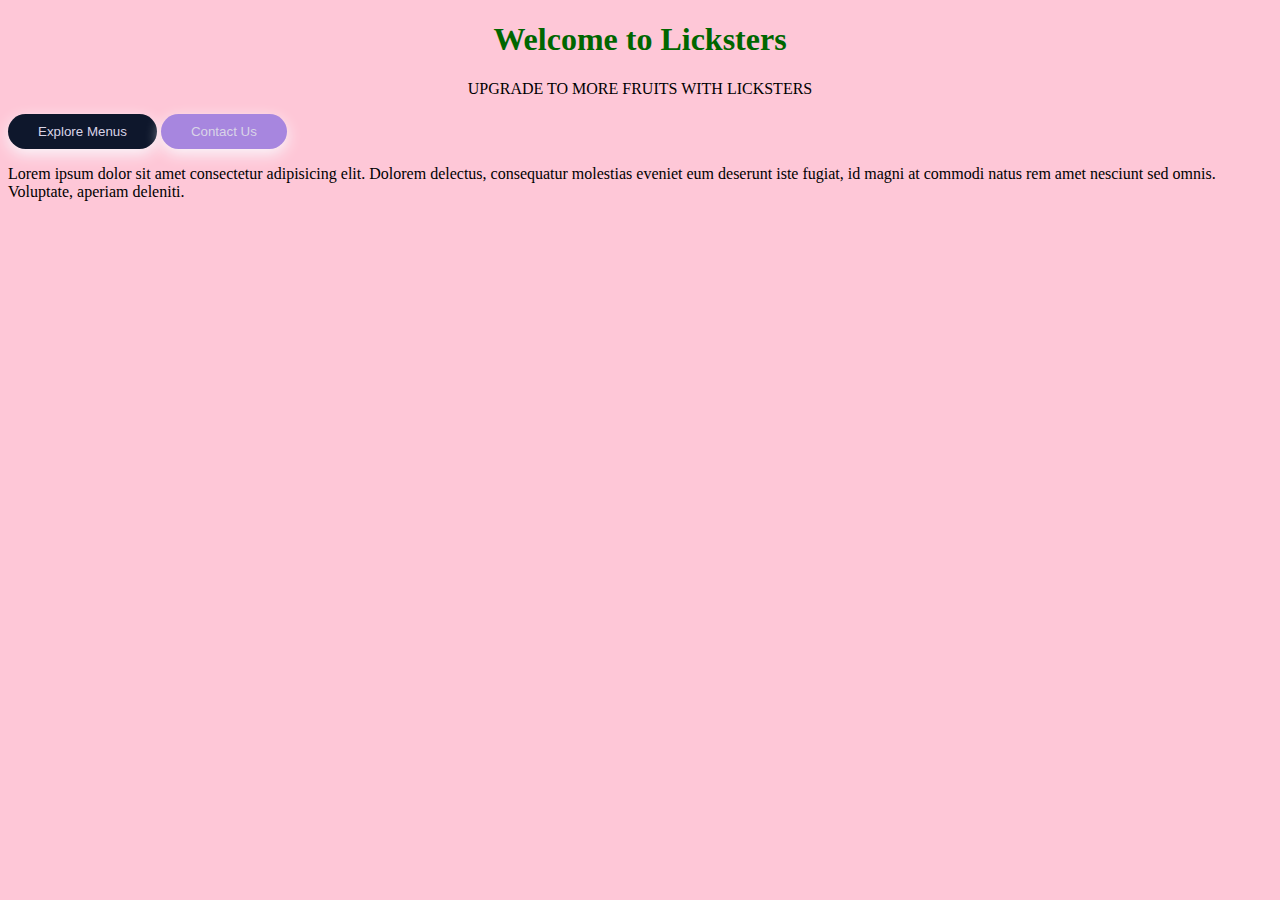
==== index.html @ 5e0cd93a "initial commit" ====
<!DOCTYPE html>
<html lang="en">
<head>
    <meta charset="UTF-8">
    <meta name="viewport" content="width=device-width, initial-scale=1.0">

    <link rel="icon" href="./img/favicon.png" type="image/png">
    <link rel="stylesheet" href="./css/style.css">

    <title>Licksters</title>
    <style>
       
    </style>
</head>
<body>
    <h1 class="text-center text-primary">
        Welcome to Licksters
    </h1>
    <p class="text-center">UPGRADE TO MORE FRUITS WITH LICKSTERS</p>

    <div class="buttons-container">

        <a href="./pages/menus.html" class="no-underline">
          <button class="btn btn-primary" >Explore Menus</button>
        </a>

        <a href="./pages/contact.html" class="no-underline">
          <button class="btn btn-secondery">Contact Us</button>
        </a>
  

    <p>Lorem ipsum dolor sit amet consectetur adipisicing elit. 
        Dolorem delectus, consequatur molestias eveniet eum deserunt iste fugiat, 
        id magni at commodi natus rem amet nesciunt sed omnis. Voluptate, aperiam deleniti.
    </p>

</div>
    
</body>
</html>
---- css/style.css ----
body{
    background-color: #fec7d7;

}

.bg-light{
    background-color: #fec7d7;
}

.bg-primary{
    background-color: #8bd3dd;
       
}

.bg-secondary{
    background-color:  #a786df;
}

.text-primary{
    color: #006600;
}

.text-secondary{
    color: #d9d4e7;
}

.text-dark{
    color:  #707786;
}

.text-center{
    text-align: center;
}

.btn{
    padding: 10px 30px;
    border-radius: 50px;
    border: none;
    cursor: pointer;
    box-shadow: 0 5px 15px #f9f8fc;
    color: #d9d4e7;
}

.btn-primary{
    background-color: #0e172c;
}

.btn-secondery{
    background-color:  #a786df ;
}

.no-underline{
    text-decoration: none;
}
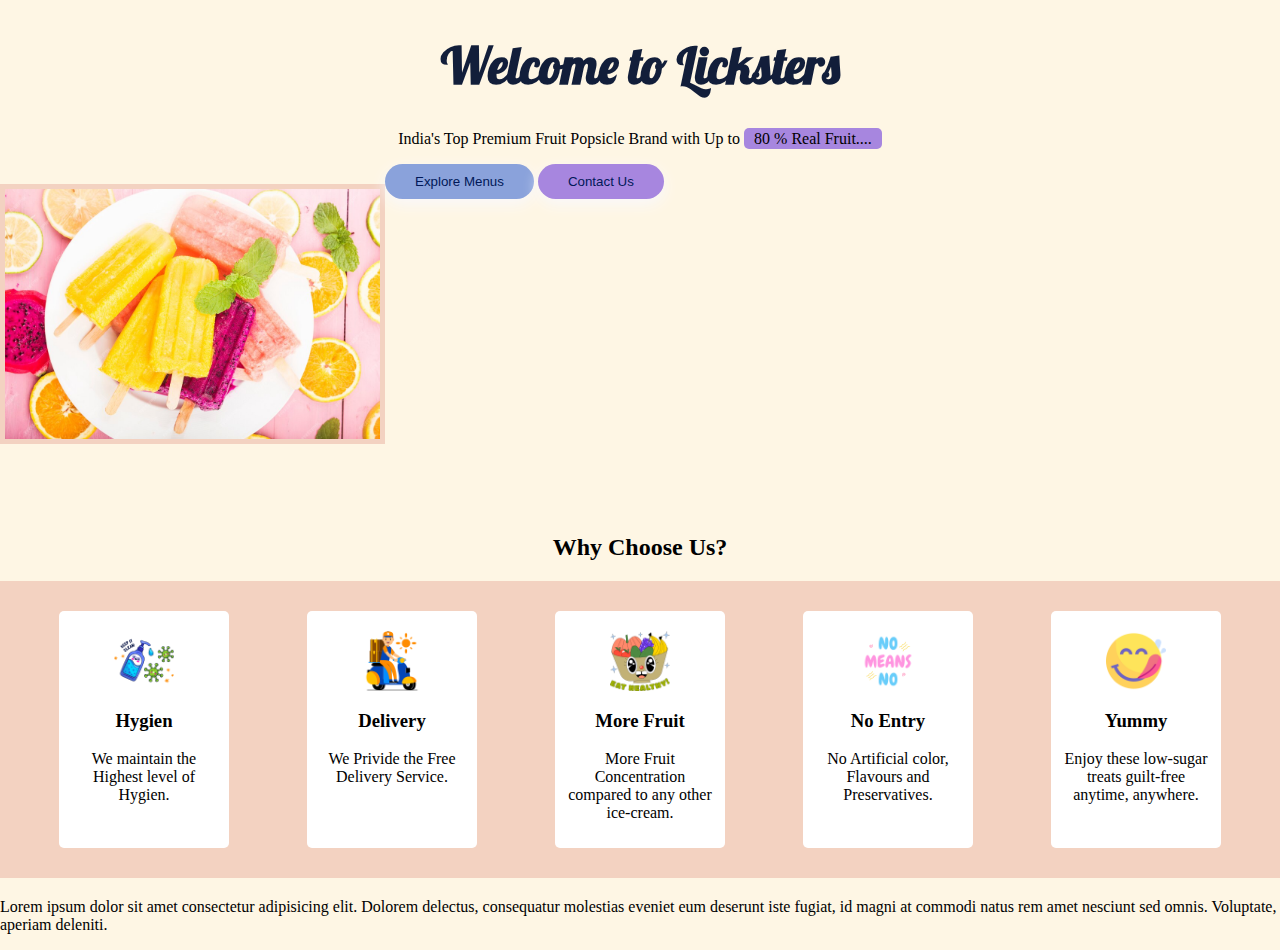
==== commit 504edb7d: "images added" ====
--- a/index.html
+++ b/index.html
@@ -6,6 +6,7 @@
 
     <link rel="icon" href="./img/favicon.png" type="image/png">
     <link rel="stylesheet" href="./css/style.css">
+    <link rel="stylesheet" href="./css/index.css">
 
     <title>Licksters</title>
     <style>
@@ -13,20 +14,84 @@
     </style>
 </head>
 <body>
-    <h1 class="text-center text-primary">
+    <h1 class="text-center text-primary Lobster">
         Welcome to Licksters
     </h1>
-    <p class="text-center">UPGRADE TO MORE FRUITS WITH LICKSTERS</p>
+    <p class="text-center">India's Top Premium Fruit Popsicle Brand with Up to <span class="subtitle-hightlight">80 % Real Fruit....</span> </p>
+
+    <div class="header-section">
+      <div>
+        <img src="./img/heading-img.jpg" class="header-img"/>
+    </div>
+     
+
+        <div>
+            <a href="./pages/menus.html" class="no-underline">
+                <button class="btn btn-primary" >Explore Menus</button>
+              </a>
+      
+              <a href="./pages/contact.html" class="no-underline">
+                <button class="btn btn-secondery">Contact Us</button>
+              </a>
+
+        </div>
+
+    </div>
+
+    <h2 class="text-center why-choose-us-heading dancing-script">Why Choose Us?</h2>
+
+    <div class="why-choose-us-container">
+
+       <div class="why-choose-us-card">
+
+        <img src="./img/why-choose-us-card/hand-sanitizer.png" class="why-choose-us-img" alt="Hygien"/>
+        <h3 class="text-center">Hygien</h3>
+        <p class="text-center dancing-script">We maintain the Highest level of Hygien.</p>
+
+       </div>
+
+       <div class="why-choose-us-card">
+        
+        <img src="./img/why-choose-us-card/courier.png" class="why-choose-us-img" alt="Delivery"/>
+        <h3 class="text-center">Delivery</h3>
+        <p class="text-center dancing-script">We Privide the Free Delivery Service.</p>
+
+       </div>
+
+
+       <div class="why-choose-us-card">
+        
+        <img src="./img/why-choose-us-card/fruit.png" class="why-choose-us-img" alt="100 % Fruit"/>
+        <h3 class="text-center">More Fruit</h3>
+        <p class="text-center dancing-script">More Fruit Concentration compared to any other ice-cream.</p>
+
+       </div>
+
+
+       <div class="why-choose-us-card">
+        
+        <img src="./img/why-choose-us-card/means.png" class="why-choose-us-img" alt="No Artificial color"/>
+        <h3 class="text-center">No Entry</h3>
+        <p class="text-center dancing-script">No Artificial color, Flavours and Preservatives.</p>
+
+       </div>
+
+
+       <div class="why-choose-us-card">
+        
+        <img src="./img/why-choose-us-card/tasty.png" class="why-choose-us-img" alt="Yummy"/>
+        <h3 class="text-center">Yummy</h3>
+        <p class="text-center dancing-script">Enjoy these low-sugar treats guilt-free anytime, anywhere.</p>
+
+       </div>
+
+
+    </div>
+
 
     <div class="buttons-container">
 
-        <a href="./pages/menus.html" class="no-underline">
-          <button class="btn btn-primary" >Explore Menus</button>
-        </a>
-
-        <a href="./pages/contact.html" class="no-underline">
-          <button class="btn btn-secondery">Contact Us</button>
-        </a>
+        
   
 
     <p>Lorem ipsum dolor sit amet consectetur adipisicing elit. 
--- a/css/style.css
+++ b/css/style.css
@@ -1,6 +1,22 @@
+
+@import url('https://fonts.googleapis.com/css2?family=Kalnia+Glaze:wght@100..700&family=Lobster&family=Oswald:wght@200..700&family=Pacifico&display=swap');
+
+@import url('https://fonts.googleapis.com/css2?family=Dancing+Script:wght@400..700&family=Kalnia+Glaze:wght@100..700&family=Lobster&family=Oswald:wght@200..700&family=Pacifico&display=swap');
+
+
 body{
-    background-color: #fec7d7;
+    background-color: #fef6e4;
+    margin: 0;
+    padding: 0;    
+}
 
+.Lobster{
+    font-family: 'Lobster';
+    font-size: 50px;
+}
+
+.dancing-script{
+    font-family: 'dancing-script',cursive;
 }
 
 .bg-light{
@@ -17,7 +33,7 @@
 }
 
 .text-primary{
-    color: #006600;
+    color: #121e3a;
 }
 
 .text-secondary{
@@ -38,11 +54,11 @@
     border: none;
     cursor: pointer;
     box-shadow: 0 5px 15px #f9f8fc;
-    color: #d9d4e7;
+    color: #001858;
 }
 
 .btn-primary{
-    background-color: #0e172c;
+    background-color: #8aa2db;
 }
 
 .btn-secondery{
--- a/css/index.css
+++ b/css/index.css
@@ -0,0 +1,43 @@
+.subtitle-hightlight{
+    background-color: #a786df ;
+    padding: 2px 10px;
+    border-radius: 5px ;
+}
+
+.why-choose-us-heading{
+    margin-top: 70px ;
+}
+
+.why-choose-us-card{
+    background-color: white;
+    width: 150px;
+    padding: 10px;
+    border-radius: 5px;
+    margin: 10px;
+}
+
+.why-choose-us-img{
+    height: 60px;
+    display: block;
+    margin: 10px auto;
+}
+
+.why-choose-us-container{
+    display: flex;
+    justify-content: space-around;
+    background-color: #f3d2c1;
+    margin: 20px 0;
+    padding: 20px;
+}
+
+.header-section{
+    display: flex;
+
+}
+.header-img{
+    height: 250px;
+    border: 5px solid #f3d2c1;
+    display: block;
+    margin: 20px auto;
+
+}
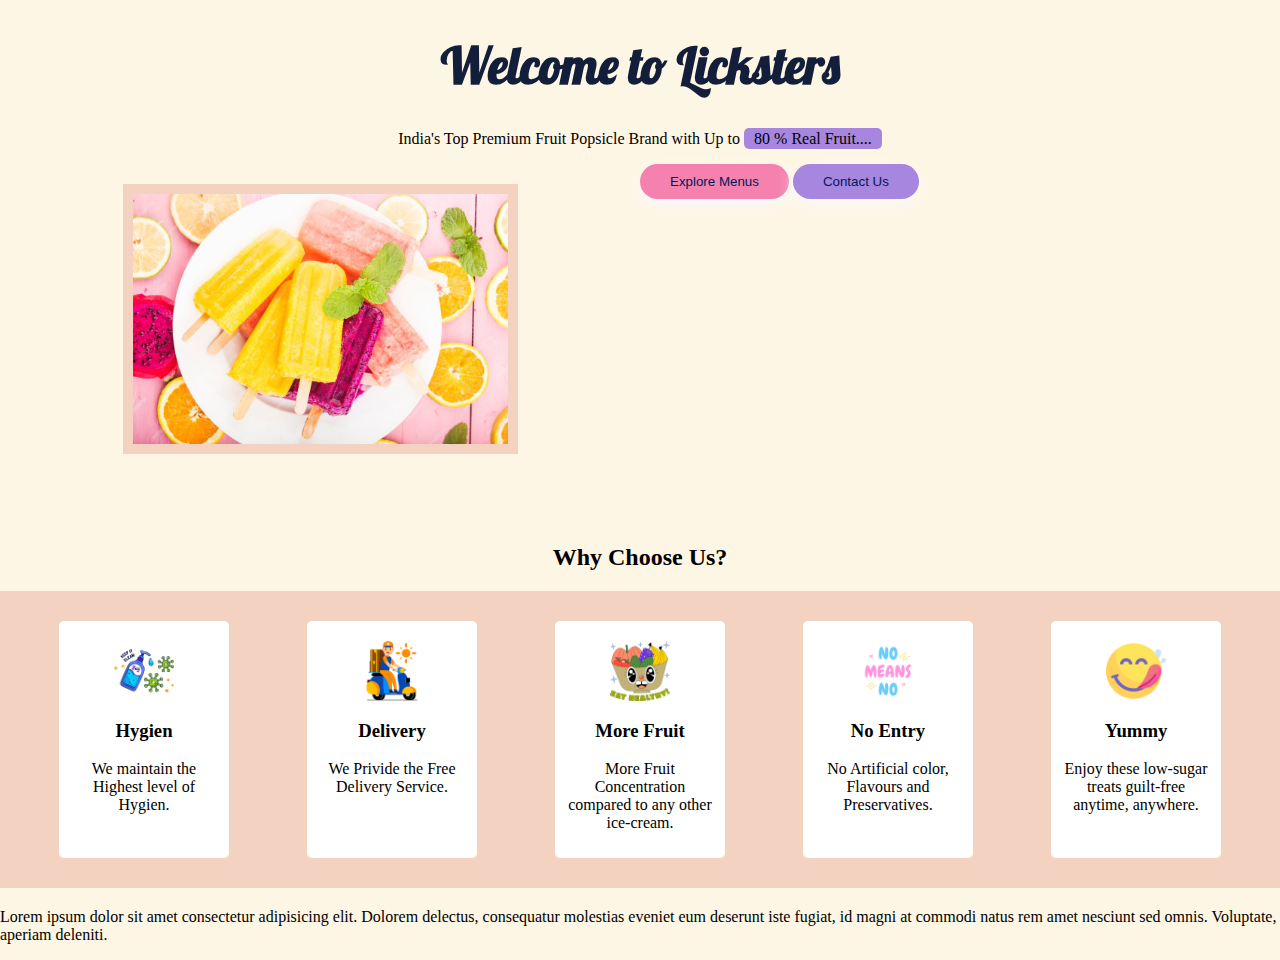
==== commit 8ec79e72: "images added" ====
--- a/index.html
+++ b/index.html
@@ -20,7 +20,7 @@
     <p class="text-center">India's Top Premium Fruit Popsicle Brand with Up to <span class="subtitle-hightlight">80 % Real Fruit....</span> </p>
 
     <div class="header-section">
-      <div>
+      <div class="header-img-container">
         <img src="./img/heading-img.jpg" class="header-img"/>
     </div>
      
--- a/css/style.css
+++ b/css/style.css
@@ -58,7 +58,7 @@
 }
 
 .btn-primary{
-    background-color: #8aa2db;
+    background-color: #f582ae;
 }
 
 .btn-secondery{
--- a/css/index.css
+++ b/css/index.css
@@ -32,11 +32,15 @@
 
 .header-section{
     display: flex;
+}
 
+.header-img-container{
+    
+    width: 50%;
 }
 .header-img{
     height: 250px;
-    border: 5px solid #f3d2c1;
+    border: 10px solid #f3d2c1;
     display: block;
     margin: 20px auto;
 
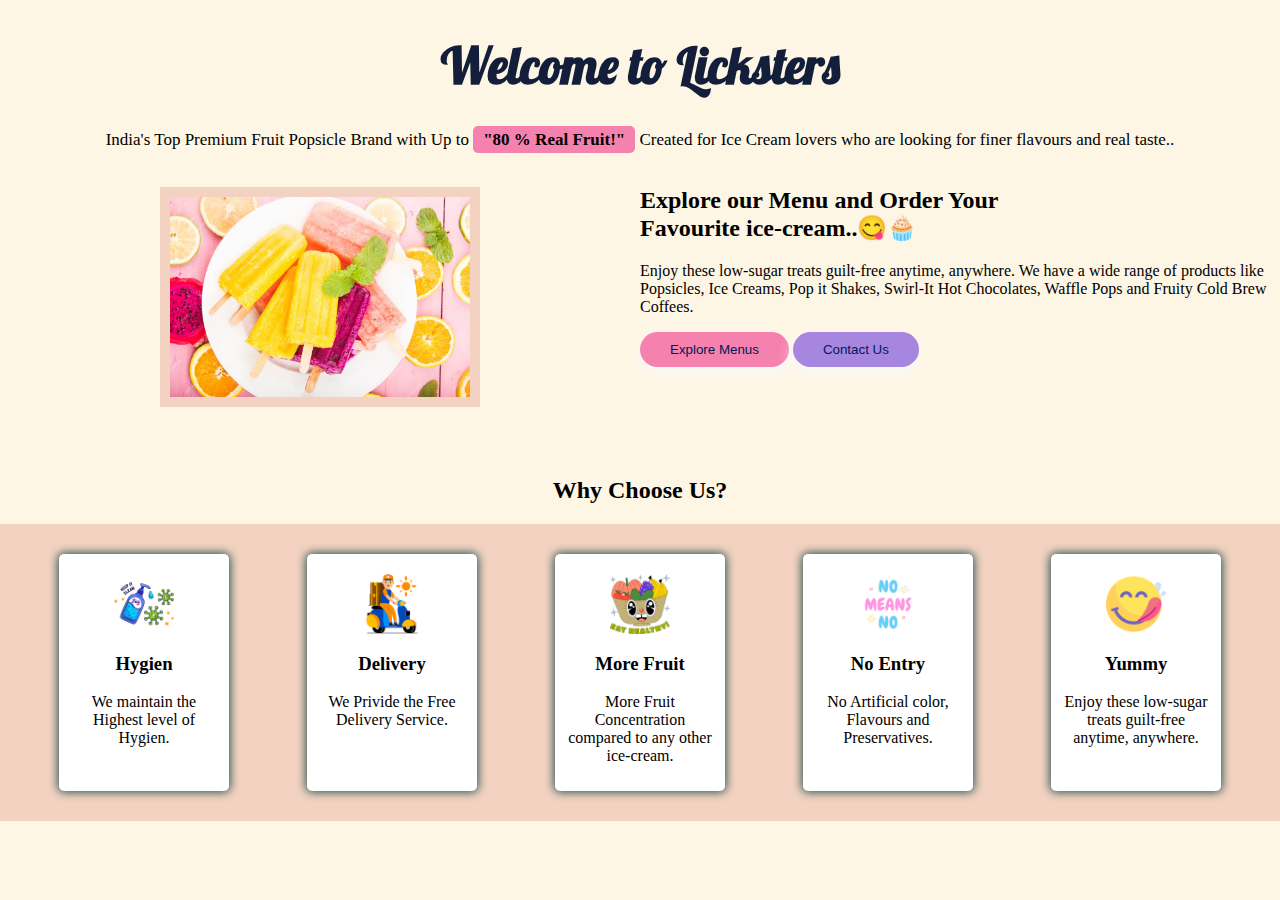
==== commit c23203c2: "header description added" ====
--- a/index.html
+++ b/index.html
@@ -17,7 +17,8 @@
     <h1 class="text-center text-primary Lobster">
         Welcome to Licksters
     </h1>
-    <p class="text-center">India's Top Premium Fruit Popsicle Brand with Up to <span class="subtitle-hightlight">80 % Real Fruit....</span> </p>
+    <p class="text-center subtitle-font-size">India's Top Premium Fruit Popsicle Brand with Up to 
+        <span class="subtitle-hightlight">"80 % Real Fruit!"</span> Created for Ice Cream lovers who are looking for finer flavours and real taste..  </p>
 
     <div class="header-section">
       <div class="header-img-container">
@@ -25,7 +26,14 @@
     </div>
      
 
-        <div>
+        <div class="header-description-container">
+            <h2>Explore our Menu and Order Your <br/>Favourite ice-cream..😋🧁</h2>
+            <p>
+                
+                Enjoy these low-sugar treats guilt-free anytime, anywhere. 
+                We have a wide range of products like Popsicles, Ice Creams, Pop it Shakes, 
+                Swirl-It Hot Chocolates, Waffle Pops and Fruity Cold Brew Coffees.
+            </p>
             <a href="./pages/menus.html" class="no-underline">
                 <button class="btn btn-primary" >Explore Menus</button>
               </a>
@@ -89,17 +97,7 @@
     </div>
 
 
-    <div class="buttons-container">
-
-        
-  
-
-    <p>Lorem ipsum dolor sit amet consectetur adipisicing elit. 
-        Dolorem delectus, consequatur molestias eveniet eum deserunt iste fugiat, 
-        id magni at commodi natus rem amet nesciunt sed omnis. Voluptate, aperiam deleniti.
-    </p>
-
-</div>
+    
     
 </body>
 </html>--- a/css/index.css
+++ b/css/index.css
@@ -1,11 +1,16 @@
 .subtitle-hightlight{
-    background-color: #a786df ;
-    padding: 2px 10px;
-    border-radius: 5px ;
+    background-color: #f582ae ;
+    padding: 4px 10px;
+    border-radius: 5px;
+    font-weight: bold;
+}
+
+.subtitle-font-size{
+    font-size: 17px;
 }
 
 .why-choose-us-heading{
-    margin-top: 70px ;
+    margin-top: 50px ;
 }
 
 .why-choose-us-card{
@@ -14,6 +19,7 @@
     padding: 10px;
     border-radius: 5px;
     margin: 10px;
+    box-shadow: 0 0px 10px 1px #194d4d;
 }
 
 .why-choose-us-img{
@@ -39,9 +45,13 @@
     width: 50%;
 }
 .header-img{
-    height: 250px;
+    height: 200px;
     border: 10px solid #f3d2c1;
     display: block;
     margin: 20px auto;
 
 }
+
+.header-description-container{
+    width: 50%;
+}
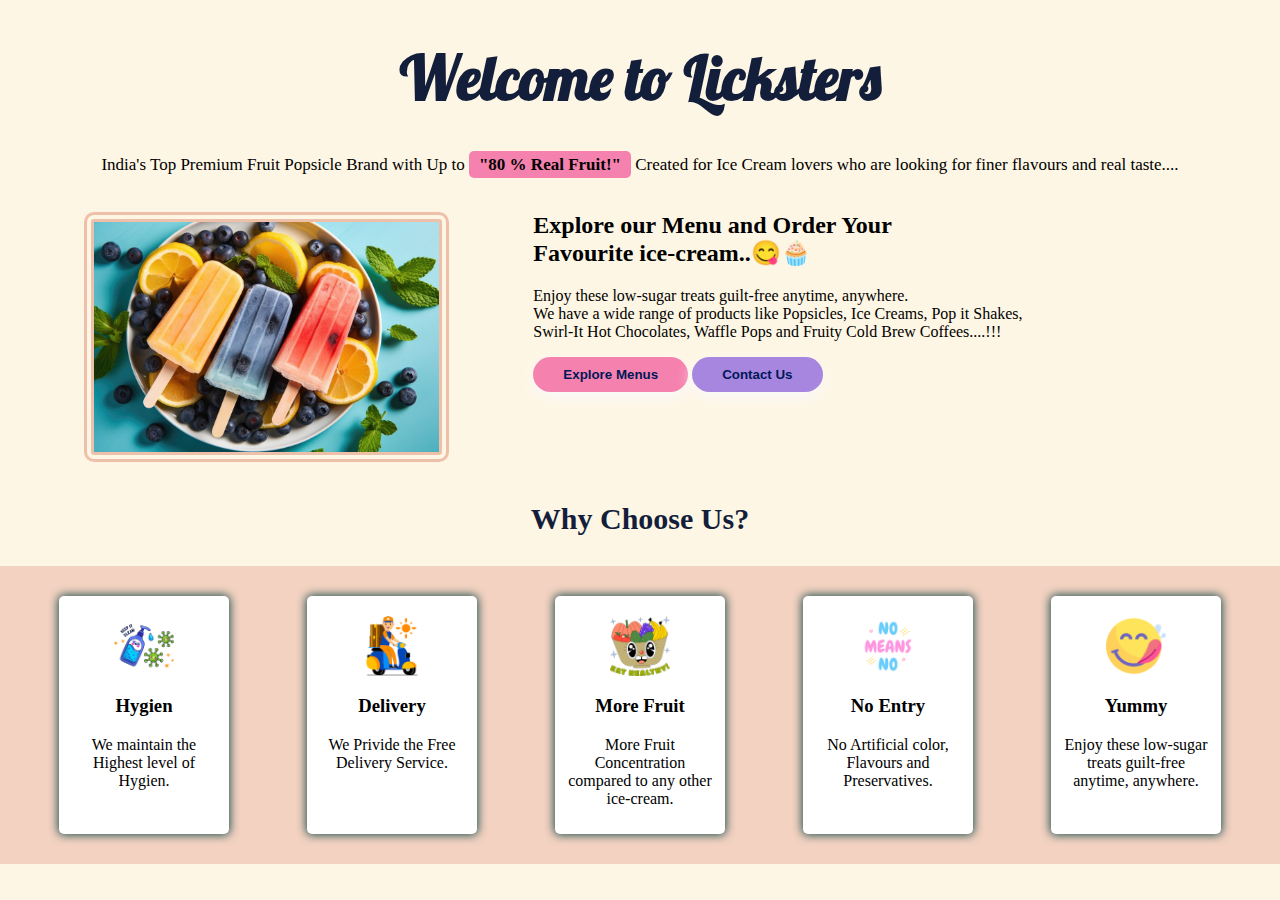
==== commit 45196ff8: "color is changed" ====
--- a/index.html
+++ b/index.html
@@ -17,8 +17,8 @@
     <h1 class="text-center text-primary Lobster">
         Welcome to Licksters
     </h1>
-    <p class="text-center subtitle-font-size">India's Top Premium Fruit Popsicle Brand with Up to 
-        <span class="subtitle-hightlight">"80 % Real Fruit!"</span> Created for Ice Cream lovers who are looking for finer flavours and real taste..  </p>
+    <p class="text-center subtitle-font-size dancing-script">India's Top Premium Fruit Popsicle Brand with Up to 
+        <span class="subtitle-hightlight">"80 % Real Fruit!"</span> Created for Ice Cream lovers who are looking for finer flavours and real taste.... </p>
 
     <div class="header-section">
       <div class="header-img-container">
@@ -27,12 +27,11 @@
      
 
         <div class="header-description-container">
-            <h2>Explore our Menu and Order Your <br/>Favourite ice-cream..😋🧁</h2>
-            <p>
-                
-                Enjoy these low-sugar treats guilt-free anytime, anywhere. 
-                We have a wide range of products like Popsicles, Ice Creams, Pop it Shakes, 
-                Swirl-It Hot Chocolates, Waffle Pops and Fruity Cold Brew Coffees.
+            <h2 class="dancing-script">Explore our Menu and Order Your <br/>Favourite ice-cream..😋🧁</h2>
+            <p class="dancing-script">
+                Enjoy these low-sugar treats guilt-free anytime, anywhere. <br/>
+                We have a wide range of products like Popsicles, Ice Creams, Pop it Shakes, <br/>
+                Swirl-It Hot Chocolates, Waffle Pops and Fruity Cold Brew Coffees....!!!
             </p>
             <a href="./pages/menus.html" class="no-underline">
                 <button class="btn btn-primary" >Explore Menus</button>
@@ -46,7 +45,7 @@
 
     </div>
 
-    <h2 class="text-center why-choose-us-heading dancing-script">Why Choose Us?</h2>
+    <h2 class="text-center why-choose-us-heading dancing-script text-primary ">Why Choose Us?</h2>
 
     <div class="why-choose-us-container">
 
--- a/css/style.css
+++ b/css/style.css
@@ -12,7 +12,7 @@
 
 .Lobster{
     font-family: 'Lobster';
-    font-size: 50px;
+    font-size: 60px;
 }
 
 .dancing-script{
@@ -55,6 +55,7 @@
     cursor: pointer;
     box-shadow: 0 5px 15px #f9f8fc;
     color: #001858;
+    font-weight: bold;
 }
 
 .btn-primary{
--- a/css/index.css
+++ b/css/index.css
@@ -10,7 +10,8 @@
 }
 
 .why-choose-us-heading{
-    margin-top: 50px ;
+    margin-top: 20px ;
+    font-size: 30px;
 }
 
 .why-choose-us-card{
@@ -32,7 +33,7 @@
     display: flex;
     justify-content: space-around;
     background-color: #f3d2c1;
-    margin: 20px 0;
+    margin: 30px 0;
     padding: 20px;
 }
 
@@ -41,17 +42,18 @@
 }
 
 .header-img-container{
-    
-    width: 50%;
+     width: 50%;
 }
+
 .header-img{
-    height: 200px;
-    border: 10px solid #f3d2c1;
+    height: 230px;
+    border: 10px double #efc0a9;
     display: block;
     margin: 20px auto;
+    border-radius: 10px;
 
 }
 
 .header-description-container{
-    width: 50%;
+    width: 70%;
 }
